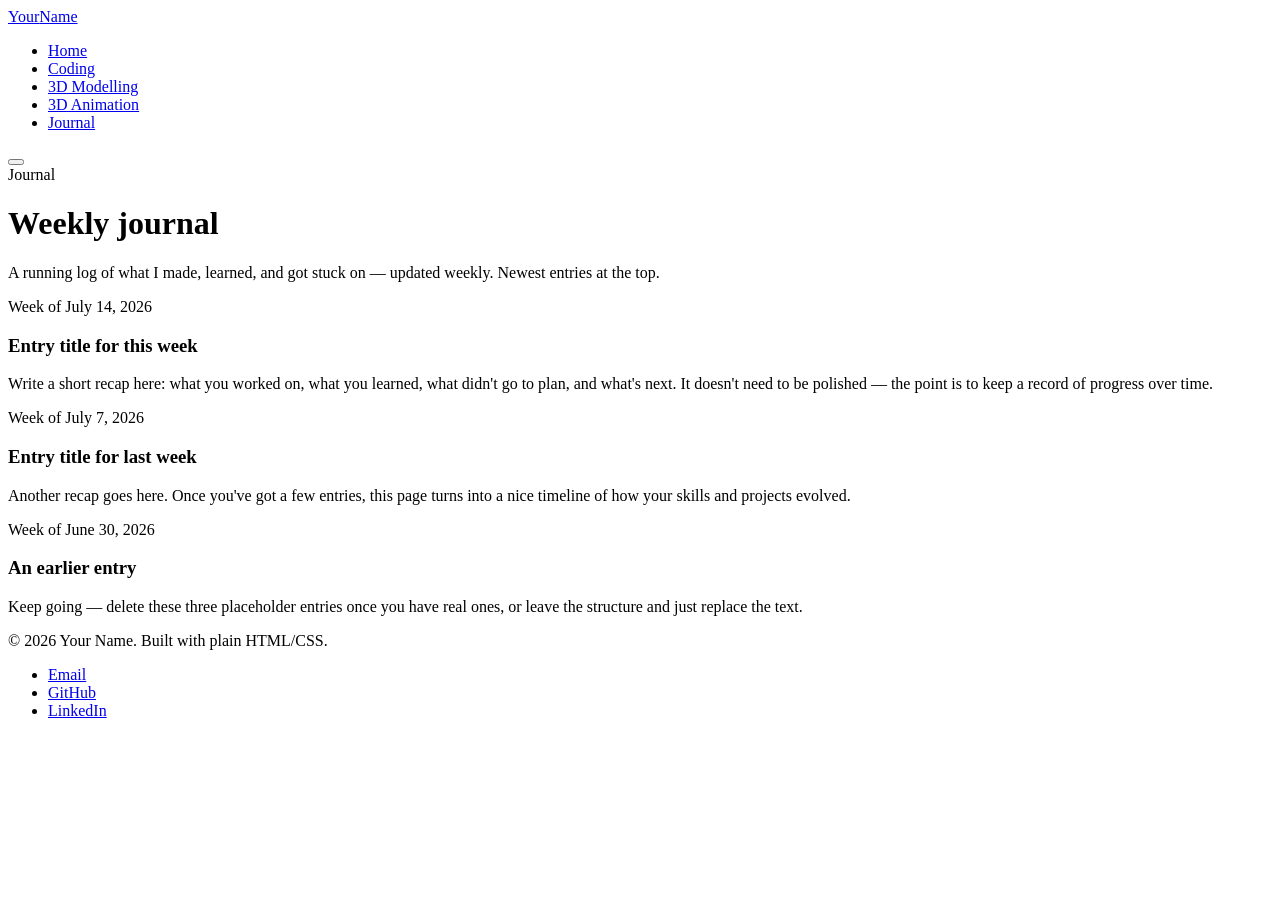
==== journal.html @ dc7f7635 "Add files via upload" ====
<!DOCTYPE html>
<html lang="en">
<head>
<meta charset="UTF-8">
<meta name="viewport" content="width=device-width, initial-scale=1.0">
<title>Journal — Your Name</title>
<link rel="preconnect" href="https://fonts.googleapis.com">
<link href="https://fonts.googleapis.com/css2?family=Anton&family=Space+Mono:wght@400;700&family=Inter:wght@400;500;600&display=swap" rel="stylesheet">
<link rel="stylesheet" href="css/style.css">
</head>
<body>

<nav class="site-nav">
  <div class="container">
    <a href="index.html" class="nav-logo">Your<span>Name</span></a>
    <ul class="nav-links">
      <li><a href="index.html">Home</a></li>
      <li><a href="coding.html">Coding</a></li>
      <li><a href="3d-modelling.html">3D Modelling</a></li>
      <li><a href="3d-animation.html">3D Animation</a></li>
      <li><a href="journal.html">Journal</a></li>
    </ul>
    <button class="nav-toggle" aria-label="Toggle menu">
      <span></span><span></span><span></span>
    </button>
  </div>
</nav>

<header class="page-header">
  <div class="container">
    <span class="tag">Journal</span>
    <h1>Weekly journal</h1>
    <p>A running log of what I made, learned, and got stuck on — updated weekly. Newest entries at the top.</p>
  </div>
</header>

<section class="container">
  <!--
    JOURNAL ENTRY TEMPLATE
    Each week, copy one <article class="journal-entry">...</article> block
    and paste it right after this comment (so newest stays on top).
    Just edit the date, title, and paragraph text.
  -->
  <div class="journal-list">

    <article class="journal-entry">
      <span class="journal-date">Week of July 14, 2026</span>
      <h3>Entry title for this week</h3>
      <p>
        Write a short recap here: what you worked on, what you learned, what
        didn't go to plan, and what's next. It doesn't need to be polished —
        the point is to keep a record of progress over time.
      </p>
    </article>

    <article class="journal-entry">
      <span class="journal-date">Week of July 7, 2026</span>
      <h3>Entry title for last week</h3>
      <p>
        Another recap goes here. Once you've got a few entries, this page
        turns into a nice timeline of how your skills and projects evolved.
      </p>
    </article>

    <article class="journal-entry">
      <span class="journal-date">Week of June 30, 2026</span>
      <h3>An earlier entry</h3>
      <p>
        Keep going — delete these three placeholder entries once you have
        real ones, or leave the structure and just replace the text.
      </p>
    </article>

  </div>
</section>

<footer class="site-footer">
  <div class="container">
    <p class="footer-note">© 2026 Your Name. Built with plain HTML/CSS.</p>
    <ul class="footer-links">
      <li><a href="mailto:you@example.com">Email</a></li>
      <li><a href="https://github.com/yourusername" target="_blank" rel="noopener">GitHub</a></li>
      <li><a href="#" target="_blank" rel="noopener">LinkedIn</a></li>
    </ul>
  </div>
</footer>

<script src="js/script.js"></script>
</body>
</html>
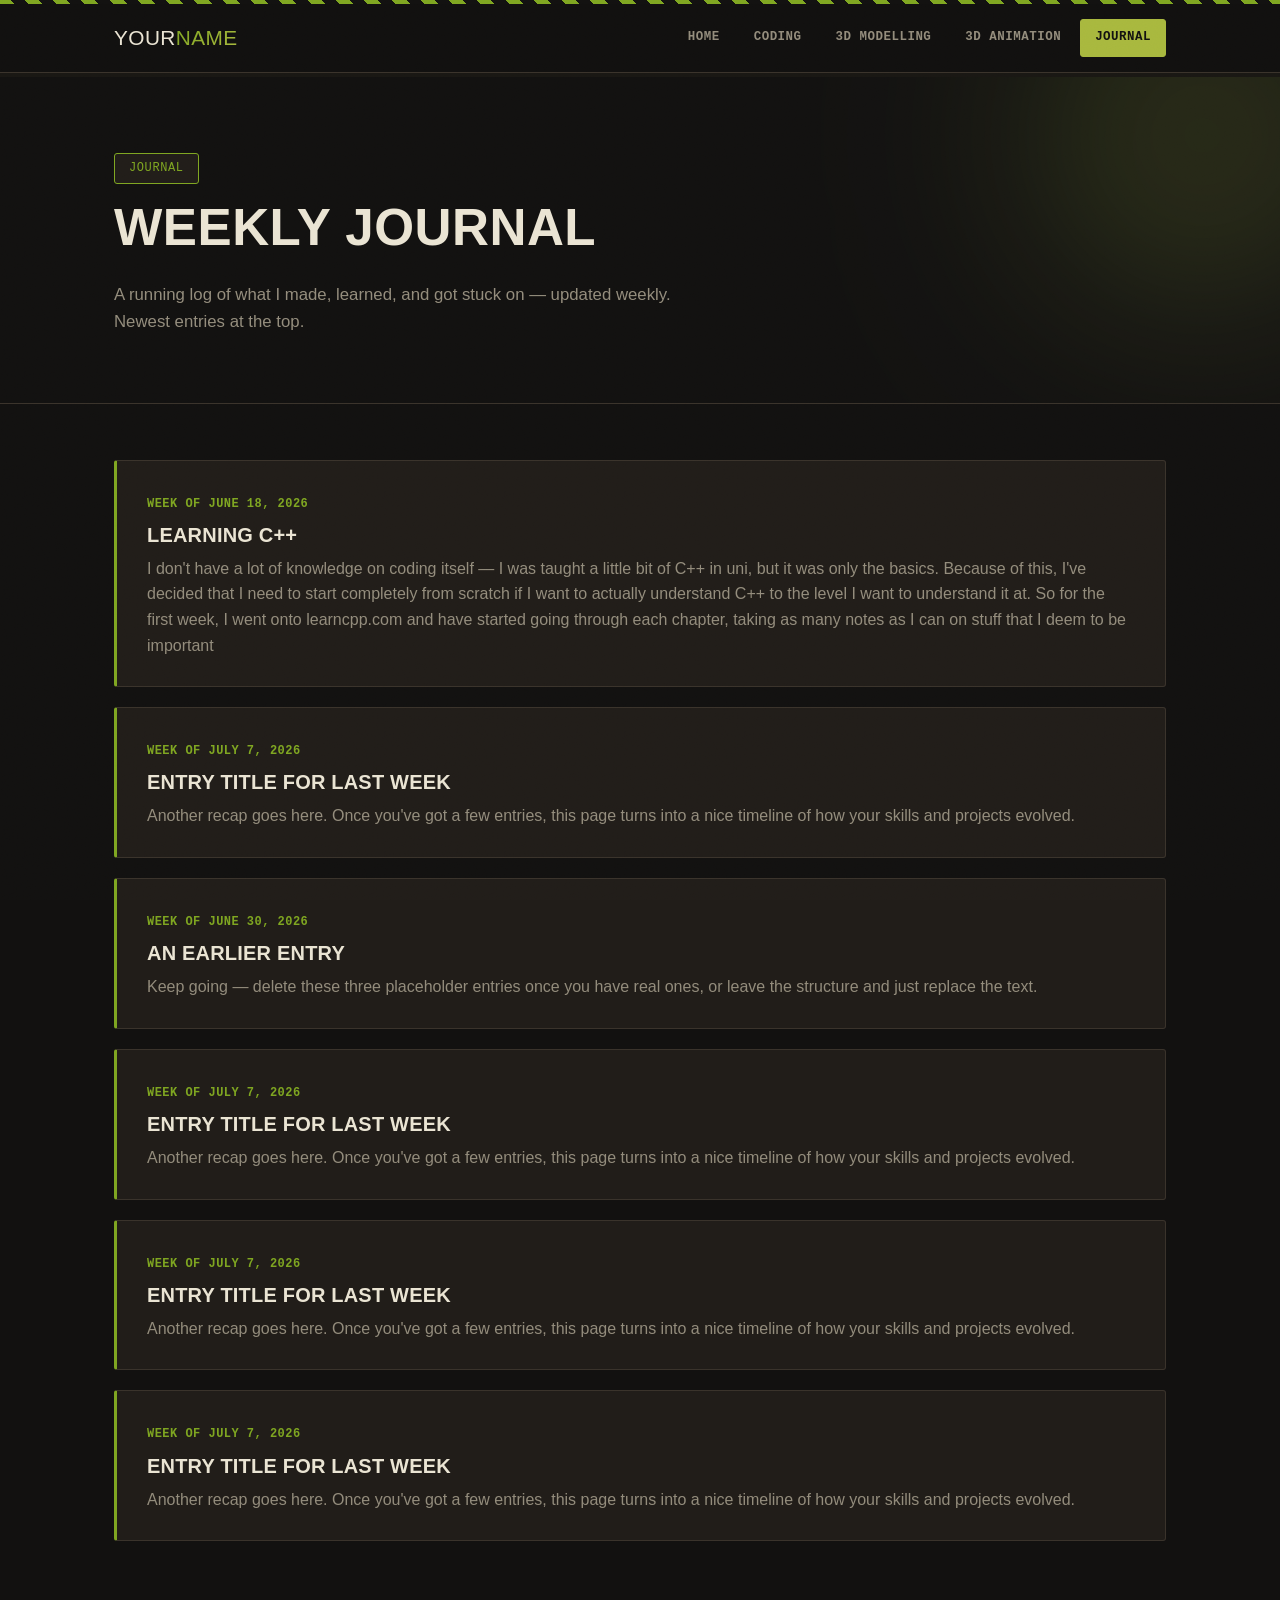
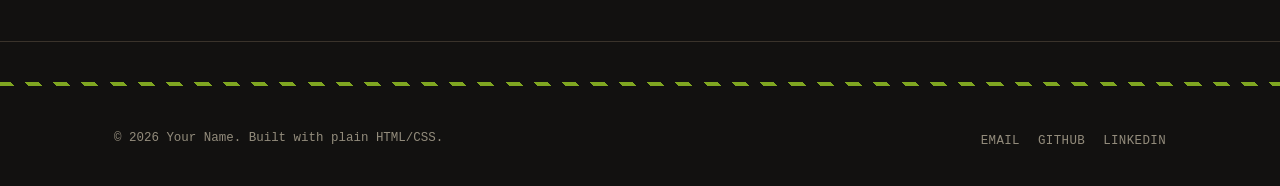
==== commit 3303a8c0: "Update journal.html" ====
--- a/journal.html
+++ b/journal.html
@@ -44,12 +44,15 @@
   <div class="journal-list">
 
     <article class="journal-entry">
-      <span class="journal-date">Week of July 14, 2026</span>
-      <h3>Entry title for this week</h3>
+      <span class="journal-date">Week of June 18, 2026</span>
+      <h3>Learning C++</h3>
       <p>
-        Write a short recap here: what you worked on, what you learned, what
-        didn't go to plan, and what's next. It doesn't need to be polished —
-        the point is to keep a record of progress over time.
+        I don't have a lot of knowledge on coding itself — I was taught a little 
+        bit of C++ in uni, but it was only the basics. Because of this, I've decided 
+        that I need to start completely from scratch if I want to actually understand 
+        C++ to the level I want to understand it at. So for the first week, I went onto 
+        learncpp.com and have started going through each chapter, taking as many notes as 
+        I can on stuff that I deem to be important
       </p>
     </article>
 
@@ -71,6 +74,34 @@
       </p>
     </article>
 
+    <article class="journal-entry">
+      <span class="journal-date">Week of July 7, 2026</span>
+      <h3>Entry title for last week</h3>
+      <p>
+        Another recap goes here. Once you've got a few entries, this page
+        turns into a nice timeline of how your skills and projects evolved.
+      </p>
+    </article>
+
+    <article class="journal-entry">
+      <span class="journal-date">Week of July 7, 2026</span>
+      <h3>Entry title for last week</h3>
+      <p>
+        Another recap goes here. Once you've got a few entries, this page
+        turns into a nice timeline of how your skills and projects evolved.
+      </p>
+    </article>
+
+    <article class="journal-entry">
+      <span class="journal-date">Week of July 7, 2026</span>
+      <h3>Entry title for last week</h3>
+      <p>
+        Another recap goes here. Once you've got a few entries, this page
+        turns into a nice timeline of how your skills and projects evolved.
+      </p>
+    </article>
+
+    
   </div>
 </section>
 
--- a/css/style.css
+++ b/css/style.css
@@ -0,0 +1,769 @@
+/* ===========================================================
+   PORTFOLIO SITE — SHARED STYLESHEET
+   Gritty / PSX / skate theme.
+   Edit the variables below to change the whole site's look.
+   =========================================================== */
+
+:root {
+  /* --- Colors: dirty asphalt + grip tape + faded sticker ink --- */
+  --bg: #121110;
+  --bg-soft: #191713;
+  --surface: #211d19;
+  --surface-hover: #2a2521;
+  --text: #eae4d3;
+  --text-dim: #938c7c;
+  --border: #3a332b;
+
+  /* Toxic / acid green accent — change these two stops to re-theme everything */
+  --accent-1: #7fa621;   /* acid / grip-tape green */
+  --accent-2: #a8b83e;   /* faded lime, secondary tone */
+
+  --gradient: linear-gradient(135deg, var(--accent-1), var(--accent-2));
+  --stripes: repeating-linear-gradient(45deg, var(--accent-1) 0 10px, var(--bg) 10px 20px);
+
+  /* --- Type --- */
+  --font-display: 'Anton', 'Archivo Black', sans-serif;
+  --font-mono: 'Space Mono', monospace;
+  --font-body: 'Inter', sans-serif;
+
+  --radius: 3px;
+  --max-width: 1100px;
+}
+
+* { box-sizing: border-box; }
+
+html { scroll-behavior: smooth; }
+
+body {
+  margin: 0;
+  background: var(--bg);
+  color: var(--text);
+  font-family: var(--font-body);
+  line-height: 1.6;
+  -webkit-font-smoothing: antialiased;
+  position: relative;
+}
+
+/* film-grain overlay — sits over everything, doesn't block clicks */
+body::after {
+  content: "";
+  position: fixed;
+  inset: 0;
+  z-index: 999;
+  pointer-events: none;
+  opacity: 0.05;
+  mix-blend-mode: overlay;
+  background-image: url("data:image/svg+xml;utf8,<svg xmlns='http://www.w3.org/2000/svg' width='120' height='120'><filter id='n'><feTurbulence type='fractalNoise' baseFrequency='0.9' numOctaves='2' stitchTiles='stitch'/></filter><rect width='100%25' height='100%25' filter='url(%23n)'/></svg>");
+}
+
+img { max-width: 100%; display: block; }
+
+a { color: inherit; text-decoration: none; }
+
+h1, h2, h3, h4 {
+  font-family: var(--font-display);
+  line-height: 1.1;
+  letter-spacing: 0.01em;
+  margin: 0 0 .5em;
+  text-transform: uppercase;
+}
+
+p { margin: 0 0 1em; color: var(--text-dim); }
+
+.container {
+  max-width: var(--max-width);
+  margin: 0 auto;
+  padding: 0 24px;
+}
+
+/* ===========================================================
+   NAV BAR
+   =========================================================== */
+
+.site-nav {
+  position: sticky;
+  top: 0;
+  z-index: 100;
+  background: rgba(18, 17, 16, 0.85);
+  backdrop-filter: blur(6px);
+  -webkit-backdrop-filter: blur(6px);
+  border-bottom: 1px solid var(--border);
+  box-shadow: 0 4px 0 0 var(--bg-soft);
+}
+
+.site-nav::before {
+  content: "";
+  display: block;
+  height: 4px;
+  background: var(--stripes);
+}
+
+.site-nav .container {
+  display: flex;
+  align-items: center;
+  justify-content: space-between;
+  height: 68px;
+}
+
+.nav-logo {
+  font-family: var(--font-display);
+  font-size: 1.3rem;
+  letter-spacing: 0.02em;
+  text-transform: uppercase;
+}
+
+.nav-logo span {
+  background: var(--gradient);
+  -webkit-background-clip: text;
+  background-clip: text;
+  color: transparent;
+}
+
+.nav-links {
+  display: flex;
+  gap: 4px;
+  list-style: none;
+  margin: 0;
+  padding: 0;
+}
+
+.nav-links a {
+  display: inline-block;
+  padding: 8px 14px;
+  border-radius: var(--radius);
+  font-family: var(--font-mono);
+  font-size: 0.78rem;
+  font-weight: 700;
+  text-transform: uppercase;
+  letter-spacing: 0.04em;
+  color: var(--text-dim);
+  border: 1px solid transparent;
+  transition: background .15s ease, color .15s ease, border-color .15s ease;
+}
+
+.nav-links a:hover,
+.nav-links a.active {
+  color: var(--bg);
+  background: var(--accent-2);
+  border-color: var(--accent-2);
+}
+
+.nav-toggle {
+  display: none;
+  flex-direction: column;
+  gap: 4px;
+  background: none;
+  border: none;
+  cursor: pointer;
+  padding: 8px;
+}
+
+.nav-toggle span {
+  width: 22px;
+  height: 2px;
+  background: var(--text);
+  border-radius: 2px;
+}
+
+@media (max-width: 720px) {
+  .nav-toggle { display: flex; }
+
+  .nav-links {
+    position: absolute;
+    top: 68px;
+    left: 0;
+    right: 0;
+    flex-direction: column;
+    background: var(--bg-soft);
+    border-bottom: 1px solid var(--border);
+    padding: 12px;
+    display: none;
+  }
+
+  .nav-links.open { display: flex; }
+
+  .nav-links a { display: block; }
+}
+
+/* ===========================================================
+   HERO (home page)
+   =========================================================== */
+
+.hero {
+  position: relative;
+  overflow: hidden;
+  padding: 120px 0 100px;
+  text-align: center;
+}
+
+.hero::before,
+.hero::after {
+  content: "";
+  position: absolute;
+  width: 480px;
+  height: 480px;
+  border-radius: 50%;
+  filter: blur(90px);
+  opacity: 0.22;
+  z-index: 0;
+  mix-blend-mode: screen;
+}
+
+.hero::before {
+  background: var(--accent-1);
+  top: -180px;
+  left: -140px;
+}
+
+.hero::after {
+  background: var(--accent-2);
+  bottom: -200px;
+  right: -140px;
+}
+
+.hero .container {
+  position: relative;
+  z-index: 1;
+}
+
+.hero-eyebrow {
+  display: inline-block;
+  padding: 6px 16px;
+  border-radius: var(--radius);
+  background: var(--surface);
+  border: 1px solid var(--border);
+  font-family: var(--font-mono);
+  font-size: 0.75rem;
+  color: var(--accent-2);
+  margin-bottom: 24px;
+  letter-spacing: 0.05em;
+  text-transform: uppercase;
+}
+
+.hero h1 {
+  font-size: clamp(2.8rem, 7vw, 5rem);
+  letter-spacing: 0.01em;
+  margin-bottom: 20px;
+}
+
+.hero h1 .accent {
+  background: var(--gradient);
+  -webkit-background-clip: text;
+  background-clip: text;
+  color: transparent;
+}
+
+.hero-bio {
+  max-width: 620px;
+  margin: 0 auto 36px;
+  font-size: 1.1rem;
+  color: var(--text-dim);
+}
+
+.hero-actions {
+  display: flex;
+  justify-content: center;
+  gap: 14px;
+  flex-wrap: wrap;
+}
+
+/* ===========================================================
+   BUTTONS
+   =========================================================== */
+
+.btn {
+  display: inline-flex;
+  align-items: center;
+  gap: 8px;
+  padding: 13px 26px;
+  border-radius: var(--radius);
+  font-family: var(--font-mono);
+  font-weight: 700;
+  font-size: 0.85rem;
+  text-transform: uppercase;
+  letter-spacing: 0.04em;
+  border: 2px solid var(--text);
+  cursor: pointer;
+  transition: transform .15s ease, box-shadow .15s ease;
+}
+
+.btn:hover {
+  transform: translate(-3px, -3px);
+  box-shadow: 4px 4px 0 0 var(--text);
+}
+
+.btn-primary {
+  background: var(--accent-1);
+  border-color: var(--accent-1);
+  color: var(--bg);
+}
+
+.btn-primary:hover { box-shadow: 4px 4px 0 0 var(--accent-2); }
+
+.btn-ghost {
+  background: transparent;
+  border-color: var(--border);
+  color: var(--text);
+}
+
+.btn-ghost:hover { background: var(--surface); }
+
+/* ===========================================================
+   SECTION GRID (home page previews)
+   =========================================================== */
+
+.section-heading {
+  text-align: center;
+  padding: 0 0 20px;
+}
+
+.section-heading h2 {
+  font-size: clamp(1.6rem, 3vw, 2.2rem);
+}
+
+.section-heading p {
+  max-width: 560px;
+  margin: 0 auto;
+}
+
+.explore-grid {
+  display: grid;
+  grid-template-columns: repeat(auto-fit, minmax(230px, 1fr));
+  gap: 22px;
+  padding: 40px 0 100px;
+}
+
+.explore-card {
+  position: relative;
+  padding: 32px 24px;
+  border-radius: var(--radius);
+  background: var(--surface);
+  border: 1px solid var(--border);
+  overflow: hidden;
+  transition: transform .15s ease, border-color .15s ease, box-shadow .15s ease;
+}
+
+.explore-card:hover {
+  transform: translate(-4px, -4px);
+  border-color: var(--accent-1);
+  box-shadow: 5px 5px 0 0 var(--accent-1);
+}
+
+.explore-card .icon {
+  font-size: 2rem;
+  margin-bottom: 18px;
+  display: inline-block;
+}
+
+.explore-card h3 {
+  font-size: 1.3rem;
+  margin-bottom: 8px;
+}
+
+.explore-card p {
+  font-size: 0.92rem;
+  margin-bottom: 0;
+}
+
+.explore-card .go {
+  margin-top: 18px;
+  display: inline-block;
+  font-family: var(--font-mono);
+  font-size: 0.78rem;
+  font-weight: 700;
+  text-transform: uppercase;
+  letter-spacing: 0.03em;
+  color: var(--accent-2);
+}
+
+/* ===========================================================
+   PAGE HEADER (section pages)
+   =========================================================== */
+
+.page-header {
+  padding: 80px 0 50px;
+  border-bottom: 1px solid var(--border);
+  position: relative;
+  overflow: hidden;
+}
+
+.page-header::before {
+  content: "";
+  position: absolute;
+  top: -120px;
+  right: -100px;
+  width: 360px;
+  height: 360px;
+  border-radius: 50%;
+  background: var(--gradient);
+  opacity: 0.16;
+  filter: blur(90px);
+  mix-blend-mode: screen;
+}
+
+.page-header .container { position: relative; z-index: 1; }
+
+.page-header .tag {
+  display: inline-block;
+  padding: 5px 14px;
+  border-radius: var(--radius);
+  background: var(--surface);
+  border: 1px solid var(--accent-1);
+  font-family: var(--font-mono);
+  font-size: 0.75rem;
+  color: var(--accent-1);
+  text-transform: uppercase;
+  letter-spacing: 0.05em;
+  margin-bottom: 16px;
+}
+
+.page-header h1 {
+  font-size: clamp(2.2rem, 5vw, 3.2rem);
+}
+
+.page-header p {
+  max-width: 600px;
+  font-size: 1.05rem;
+}
+
+/* ===========================================================
+   PROJECT GRID (coding / 3D / animation pages)
+   =========================================================== */
+
+.project-grid {
+  display: grid;
+  grid-template-columns: repeat(auto-fit, minmax(280px, 1fr));
+  gap: 26px;
+  padding: 56px 0 100px;
+}
+
+.project-card {
+  background: var(--surface);
+  border: 1px solid var(--border);
+  border-radius: var(--radius);
+  overflow: hidden;
+  display: flex;
+  flex-direction: column;
+  transition: transform .15s ease, border-color .15s ease, box-shadow .15s ease;
+}
+
+.project-card:hover {
+  transform: translate(-4px, -4px);
+  border-color: var(--accent-1);
+  box-shadow: 5px 5px 0 0 var(--accent-1);
+}
+
+.project-thumb {
+  height: 170px;
+  background: var(--gradient);
+  display: flex;
+  align-items: center;
+  justify-content: center;
+  font-size: 2.6rem;
+  filter: saturate(0.8) contrast(1.1);
+  opacity: 0.9;
+}
+
+.project-body {
+  padding: 22px 22px 26px;
+  flex: 1;
+  display: flex;
+  flex-direction: column;
+}
+
+.project-body h3 {
+  font-size: 1.15rem;
+  margin-bottom: 8px;
+}
+
+.project-body p {
+  font-size: 0.92rem;
+  flex: 1;
+}
+
+.tag-row {
+  display: flex;
+  flex-wrap: wrap;
+  gap: 6px;
+  margin-bottom: 16px;
+}
+
+.tag-chip {
+  font-family: var(--font-mono);
+  font-size: 0.7rem;
+  padding: 4px 10px;
+  border-radius: var(--radius);
+  background: var(--bg-soft);
+  border: 1px solid var(--border);
+  color: var(--text-dim);
+  text-transform: uppercase;
+}
+
+.project-link {
+  font-family: var(--font-mono);
+  font-size: 0.8rem;
+  font-weight: 700;
+  text-transform: uppercase;
+  letter-spacing: 0.03em;
+  color: var(--accent-2);
+}
+
+/* ===========================================================
+   JOURNAL PAGE
+   =========================================================== */
+
+.journal-list {
+  padding: 56px 0 100px;
+  display: flex;
+  flex-direction: column;
+  gap: 20px;
+}
+
+.journal-entry {
+  background: var(--surface);
+  border: 1px solid var(--border);
+  border-left: 3px solid var(--accent-1);
+  border-radius: var(--radius);
+  padding: 28px 30px;
+  transition: border-color .15s ease, transform .15s ease, box-shadow .15s ease;
+}
+
+.journal-entry:hover {
+  border-color: var(--accent-2);
+  border-left-color: var(--accent-2);
+  transform: translate(-3px, -3px);
+  box-shadow: 4px 4px 0 0 var(--accent-2);
+}
+
+.journal-date {
+  display: inline-block;
+  font-family: var(--font-mono);
+  font-size: 0.75rem;
+  font-weight: 700;
+  letter-spacing: 0.04em;
+  text-transform: uppercase;
+  color: var(--accent-1);
+  margin-bottom: 10px;
+}
+
+.journal-entry h3 {
+  font-size: 1.25rem;
+  margin-bottom: 10px;
+}
+
+.journal-entry p:last-child { margin-bottom: 0; }
+
+/* ===========================================================
+   FOOTER
+   =========================================================== */
+
+.site-footer {
+  border-top: 1px solid var(--border);
+  padding: 40px 0 0;
+}
+
+.site-footer::before {
+  content: "";
+  display: block;
+  height: 4px;
+  margin-bottom: 40px;
+  background: var(--stripes);
+}
+
+.site-footer .container { padding-bottom: 40px; }
+
+.site-footer .container {
+  display: flex;
+  align-items: center;
+  justify-content: space-between;
+  flex-wrap: wrap;
+  gap: 16px;
+}
+
+.footer-links {
+  display: flex;
+  gap: 18px;
+  list-style: none;
+  margin: 0;
+  padding: 0;
+}
+
+.footer-links a {
+  font-family: var(--font-mono);
+  color: var(--text-dim);
+  font-size: 0.78rem;
+  text-transform: uppercase;
+  letter-spacing: 0.03em;
+  transition: color .2s ease;
+}
+
+.footer-links a:hover { color: var(--accent-2); }
+
+.footer-note {
+  font-family: var(--font-mono);
+  font-size: 0.78rem;
+  color: var(--text-dim);
+  margin: 0;
+}
+
+/* ===========================================================
+   PROJECT DETAIL PAGES
+   (the page that opens when you click a project card)
+   =========================================================== */
+
+/* small "← Back to Coding" link at the very top */
+.back-link {
+  display: inline-flex;
+  align-items: center;
+  gap: 6px;
+  font-family: var(--font-mono);
+  font-size: 0.8rem;
+  text-transform: uppercase;
+  letter-spacing: 0.03em;
+  color: var(--text-dim);
+  margin-bottom: 20px;
+  transition: color .15s ease;
+}
+
+.back-link:hover { color: var(--accent-1); }
+
+/* title block at the top of a project page — reuses .page-header styles
+   but tightens the bottom padding since a media frame follows right after */
+.detail-header { padding-bottom: 36px; }
+
+.detail-header .meta-row {
+  display: flex;
+  gap: 8px;
+  flex-wrap: wrap;
+  margin-top: 4px;
+}
+
+/* the big image/video frame right under the title */
+.media-frame {
+  max-width: var(--max-width);
+  margin: 0 auto;
+  padding: 0 24px 50px;
+}
+
+.media-frame video,
+.media-frame img {
+  width: 100%;
+  border-radius: var(--radius);
+  border: 2px solid var(--border);
+  background: var(--bg-soft);
+}
+
+.media-frame figcaption {
+  margin-top: 10px;
+  font-family: var(--font-mono);
+  font-size: 0.78rem;
+  color: var(--text-dim);
+  text-transform: uppercase;
+  letter-spacing: 0.03em;
+}
+
+/* the intro paragraph right below the media */
+.detail-overview {
+  max-width: 720px;
+  padding: 0 24px 20px;
+  margin: 0 auto;
+}
+
+.detail-overview p { font-size: 1.05rem; }
+
+/* one explanation section: a small label, a heading, media on one side,
+   text on the other. Used for coding steps, animation screenshots, and
+   modelling stages — just swap what goes in .step-media. */
+.step-block {
+  display: grid;
+  grid-template-columns: 1fr 1fr;
+  gap: 36px;
+  align-items: center;
+  padding: 44px 0;
+  border-top: 1px solid var(--border);
+}
+
+.step-block:last-child { padding-bottom: 0; }
+
+.step-block.reverse .step-media { order: 2; }
+.step-block.reverse .step-text { order: 1; }
+
+/* full-width variant — used for coding steps where a code block needs
+   the whole row instead of sitting next to an image */
+.step-block.full { grid-template-columns: 1fr; }
+
+.step-tag {
+  display: inline-block;
+  font-family: var(--font-mono);
+  font-size: 0.75rem;
+  font-weight: 700;
+  text-transform: uppercase;
+  letter-spacing: 0.05em;
+  color: var(--accent-1);
+  margin-bottom: 10px;
+}
+
+.step-text h3 {
+  font-size: 1.4rem;
+  margin-bottom: 12px;
+}
+
+.step-text p:last-child { margin-bottom: 0; }
+
+.step-media img,
+.step-media video {
+  width: 100%;
+  border-radius: var(--radius);
+  border: 1px solid var(--border);
+}
+
+/* code block used inside coding step-text sections */
+.code-block {
+  background: var(--bg-soft);
+  border: 1px solid var(--border);
+  border-left: 3px solid var(--accent-1);
+  border-radius: var(--radius);
+  padding: 18px 20px;
+  overflow-x: auto;
+  margin-bottom: 16px;
+}
+
+.code-block code {
+  font-family: var(--font-mono);
+  font-size: 0.82rem;
+  line-height: 1.6;
+  color: var(--text);
+  white-space: pre;
+}
+
+@media (max-width: 780px) {
+  .step-block {
+    grid-template-columns: 1fr;
+    gap: 18px;
+  }
+  .step-block.reverse .step-media,
+  .step-block.reverse .step-text { order: initial; }
+}
+
+/* grid of small sketch/reference thumbnails — click one to open full-size */
+.sketch-gallery {
+  display: grid;
+  grid-template-columns: repeat(auto-fill, minmax(140px, 1fr));
+  gap: 12px;
+  margin: 20px 0;
+}
+
+.sketch-gallery a {
+  display: block;
+  border: 1px solid var(--border);
+  border-radius: var(--radius);
+  overflow: hidden;
+  transition: border-color .15s ease, transform .15s ease;
+}
+
+.sketch-gallery a:hover {
+  border-color: var(--accent-1);
+  transform: translate(-2px, -2px);
+}
+
+.sketch-gallery img { aspect-ratio: 1 / 1; object-fit: cover; }
